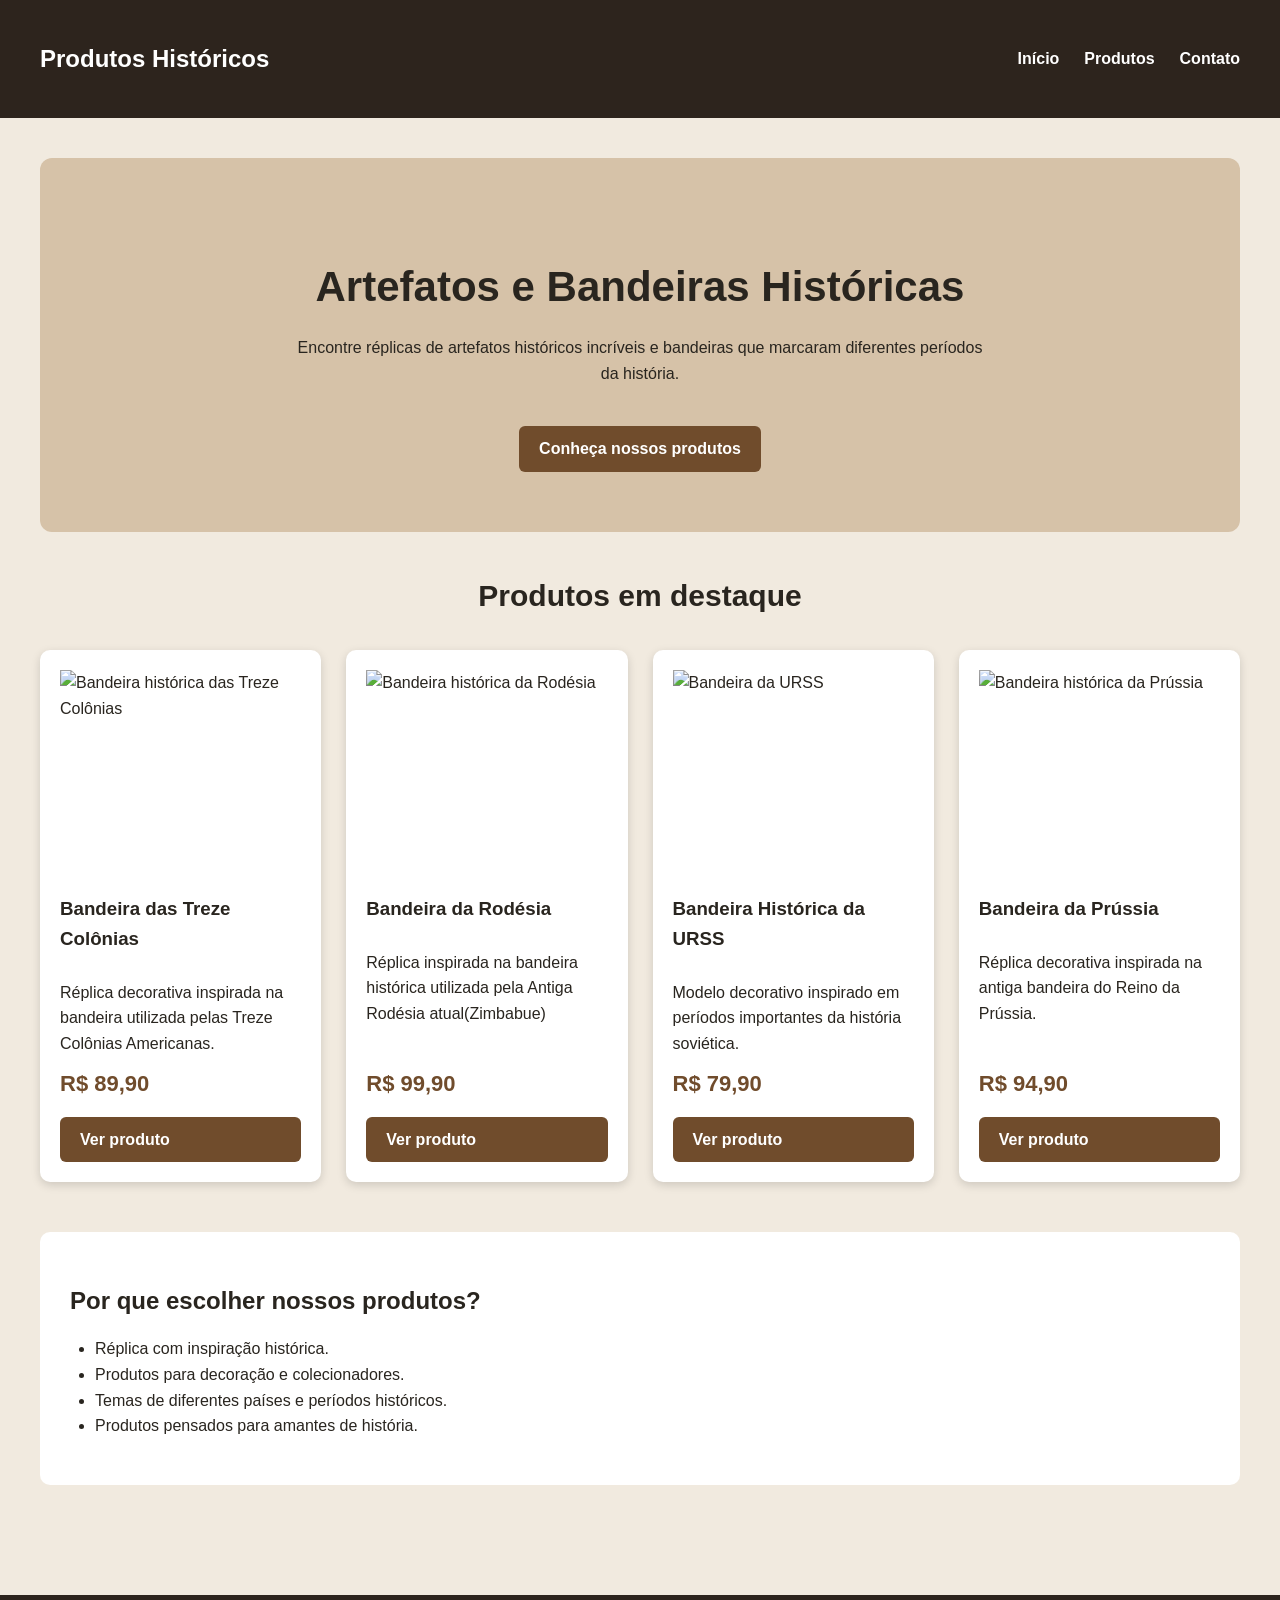
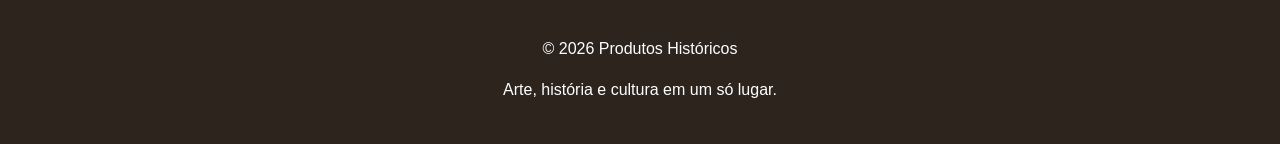
==== pages/index.html @ 8c6204e8 "." ====
<!DOCTYPE html>

<html lang="pt-br">

<head>
    <meta charset="UTF-8">
    <meta name="viewport" content="width=device-width, initial-scale=1.0">

<title>Art Histórica -Início</title>

<link rel="stylesheet" href="../style/style.css">

</head>

<body>

<header>

    <nav class="menu">

        <h2>Produtos Históricos</h2>

        <ul>
            <li><a href="index.html">Início</a></li>
            <li><a href="produto.html">Produtos</a></li>
            <li><a href="contato.html">Contato</a></li>
        </ul>

    </nav>

</header>


<main>

    <section class="apresentacao">

        <h1>Artefatos e Bandeiras Históricas</h1>

        <p>
            Encontre réplicas de artefatos históricos incríveis
            e bandeiras que marcaram diferentes períodos da história.
        </p>

        <a class="botao" href="produto.html">
            Conheça nossos produtos
        </a>

    </section>


    <section class="produtos">

        <h2>Produtos em destaque</h2>

        <div class="grade-produtos">

            <article class="produto">

                <img
                    src="https://m.media-amazon.com/images/I/61n9GA5ps9L._AC_UF894,1000_QL80_.jpg"
                    alt="Bandeira histórica das Treze Colônias">

                <h3>Bandeira das Treze Colônias</h3>

                <p>
                    Réplica decorativa inspirada na bandeira
                    utilizada pelas Treze Colônias Americanas.
                </p>

                <span class="preco">R$ 89,90</span>

                <a class="botao" href="produto.html">
                    Ver produto
                </a>

            </article>


            <article class="produto">

                <img
                    src="https://bandera.bg/products/large/1412/Flag%20of%20Rhodesia.jpg"
                    alt="Bandeira histórica da Rodésia">

                <h3>Bandeira da Rodésia</h3>

                <p>
                    Réplica inspirada na bandeira histórica
                    utilizada pela Antiga Rodésia atual(Zimbabue)
                </p>

                <span class="preco">R$ 99,90</span>

                <a class="botao" href="produto.html">
                    Ver produto
                </a>

            </article>


            <article class="produto">

                <img
                    src="https://m.media-amazon.com/images/I/71Aq3yKN9lL._AC_UF894,1000_QL80_.jpg"
                    alt="Bandeira da URSS">

                <h3>Bandeira Histórica da URSS</h3>

                <p>
                    Modelo decorativo inspirado em períodos
                    importantes da história soviética.
                </p>

                <span class="preco">R$ 79,90</span>

                <a class="botao" href="produto.html">
                    Ver produto
                </a>

            </article>


            <article class="produto">

                <img
                    src="https://http2.mlstatic.com/D_NQ_NP_683378-MLB46388789034_062021-O-bandeira-reino-da-prussia-15-x-90-cm-kaiser-imperio-alemao.webp"
                    alt="Bandeira histórica da Prússia">

                <h3>Bandeira da Prússia</h3>

                <p>
                    Réplica decorativa inspirada na antiga
                    bandeira do Reino da Prússia.
                </p>

                <span class="preco">R$ 94,90</span>

                <a class="botao" href="produto.html">
                    Ver produto
                </a>

            </article>

        </div>

    </section>


    <section class="sobre">

        <h2>Por que escolher nossos produtos?</h2>

        <ul>
            <li>Réplica com inspiração histórica.</li>
            <li>Produtos para decoração e colecionadores.</li>
            <li>Temas de diferentes países e períodos históricos.</li>
            <li>Produtos pensados para amantes de história.</li>
        </ul>

    </section>

</main>


<footer>

    <p>© 2026 Produtos Históricos</p>

    <p>
        Arte, história e cultura em um só lugar.
    </p>

</footer>

</body>

</html>
---- style/style.css ----
body {
font-family: Arial, sans-serif;
background-color: #f1eadf;
color: #29251f;
line-height: 1.6;
box-sizing: border-box;
margin: 0;
padding: 0;
}

header {
background-color: #2d241d;
color: white;
}

.menu {
max-width: 1200px;
margin: auto;
padding: 20px;

display: flex;
align-items: center;
justify-content: space-between;

}

.menu h2 {
font-size: 24px;
}

.menu ul {
list-style: none;

display: flex;
gap: 25px;

}

.menu a {
color: white;
text-decoration: none;
font-weight: bold;
}

.menu a:hover {
text-decoration: underline;
}

main {
max-width: 1200px;
margin: auto;
padding: 40px 20px;
}

.apresentacao {
text-align: center;
padding: 60px 20px;
margin-bottom: 40px;
background-color: #d6c2a8;
border-radius: 12px;
}

.apresentacao h1 {
font-size: 42px;
margin-bottom: 15px;
}

.apresentacao p {
max-width: 700px;
margin: 0 auto 25px;
}

.botao {
display: inline-block;
margin-top: 15px;
padding: 10px 20px;
background-color: #704c2c;
color: white;

text-decoration: none;
border-radius: 6px;
font-weight: bold;

}

.botao:hover {
background-color: #4e341f;
}

.produtos {
margin-bottom: 50px;
}

.produtos h2 {
text-align: center;
margin-bottom: 30px;
font-size: 30px;
}

.grade-produtos {
display: grid;
grid-template-columns: repeat(4, 1fr);
gap: 25px;

}

.produto {
background-color: white;
padding: 20px;
border-radius: 10px;

box-shadow: 0 3px 10px rgba(0, 0, 0, 0.15);
display: flex;
flex-direction: column;


}

.produto img {
width: 100%;
height: 190px;
object-fit: contain;
margin-bottom: 15px;

}

.produto h3 {
margin-bottom: 10px;
}

.produto p {
margin-bottom: 10px;
}

.preco {
display: block;
font-size: 22px;
font-weight: bold;
color: #704c2c;
margin-top: auto;

}

.sobre {
background-color: #ffffff;
padding: 30px;
border-radius: 10px;
margin-bottom: 30px;

}

.sobre h2 {
margin-bottom: 15px;
}

.sobre ul {
padding-left: 25px;
}

.detalhes h1 {
text-align: center;
margin-bottom: 40px;
font-size: 36px;
}

.produto-detalhes {
display: grid;
grid-template-columns: 1fr 1fr;
gap: 50px;
background-color: white;
padding: 30px;
border-radius: 10px;

}

.produto-detalhes img {
width: 100%;
height: 400px;
object-fit: contain;

}

.informacoes h2,
.informacoes h3 {
margin-bottom: 15px;
}

.informacoes p {
margin-bottom: 15px;
}

.informacoes ul {
padding-left: 25px;
margin-bottom: 20px;
}

.historia,
.outros-produtos {
background-color: white;
padding: 30px;
margin-top: 30px;
border-radius: 10px;

}

.historia h2,
.outros-produtos h2 {
margin-bottom: 15px;
}

.outros-produtos ul {
padding-left: 25px;
}

.contato {
max-width: 700px;
margin: 0 auto;
background-color: white;
padding: 35px;
border-radius: 10px;

}

.contato h1 {
text-align: center;
margin-bottom: 10px;
}

.contato > p {
text-align: center;
margin-bottom: 30px;
}

.campo {
display: flex;
flex-direction: column;
margin-bottom: 20px;

}

.campo label {
margin-bottom: 6px;
font-weight: bold;
}

.campo input,
.campo textarea {
font-family: Arial, sans-serif;
padding: 12px;
border: 1px solid #aaa;
border-radius: 6px;
font-size: 16px;

}

.campo input:focus,
.campo textarea:focus {
outline: 2px solid #704c2c;
}

button {
width: 100%;
padding: 13px;
border: none;
border-radius: 6px;
background-color: #704c2c;
color: white;
font-size: 17px;
font-weight: bold;
cursor: pointer;

}

button:hover {
background-color: #4e341f;
}

.informacoes-contato {
background-color: white;
padding: 30px;
margin-top: 30px;
border-radius: 10px;

}

.informacoes-contato ul {
padding-left: 25px;
}

footer {
background-color: #2d241d;
color: white;
text-align: center;
padding: 25px;
margin-top: 40px;

}

@media (max-width: 900px) {
.grade-produtos {
    grid-template-columns: repeat(2, 1fr);
}

.produto-detalhes {
    grid-template-columns: 1fr;
}

}

@media (max-width: 600px) {

.menu {
    flex-direction: column;
    gap: 15px;
}

.menu ul {
    flex-direction: column;
    text-align: center;
    gap: 10px;
}

.apresentacao h1 {
    font-size: 30px;
}

.grade-produtos {
    grid-template-columns: 1fr;
}

}
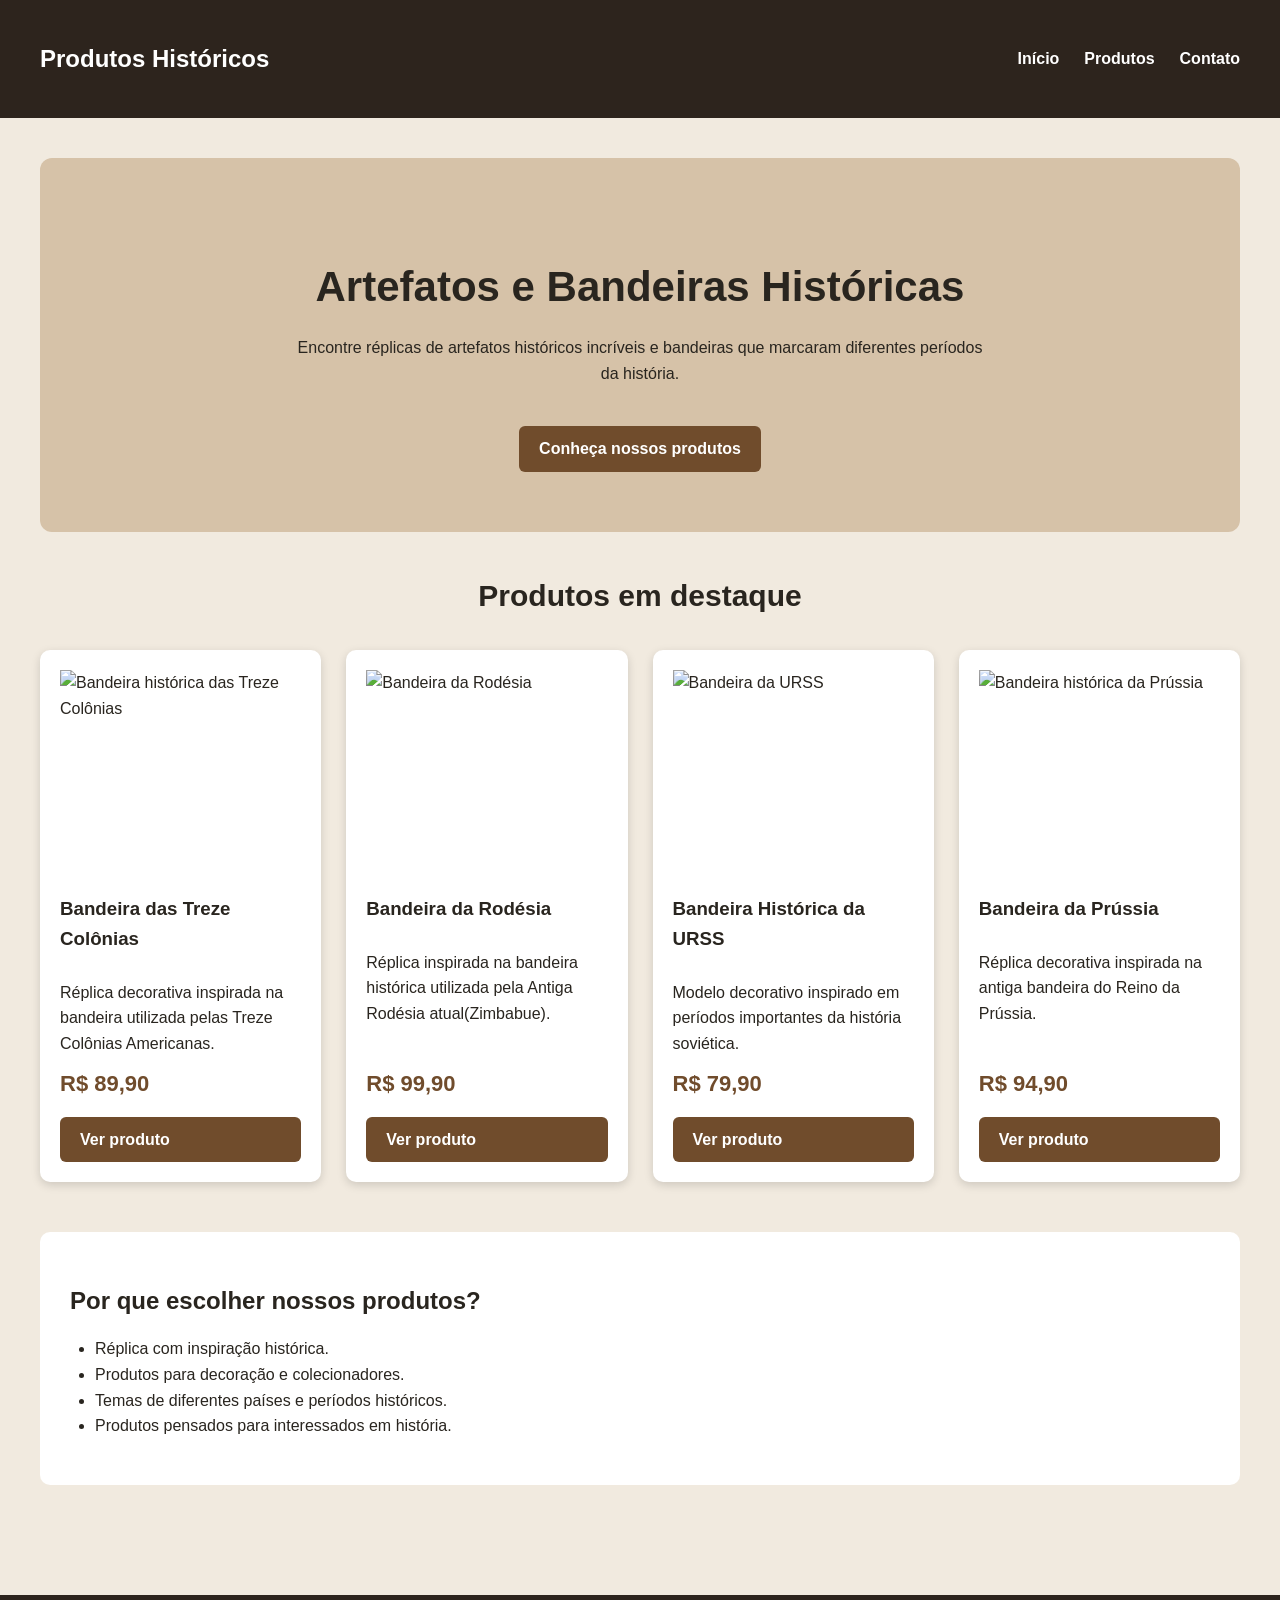
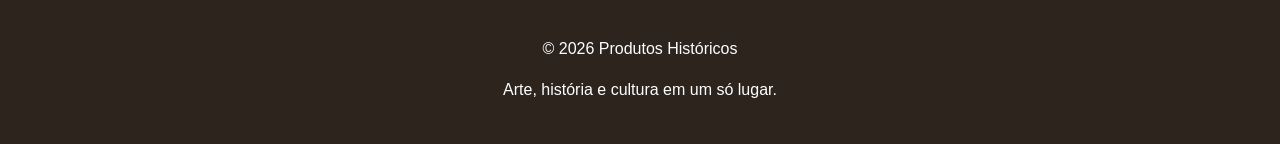
==== commit 443ef9b5: "." ====
--- a/pages/index.html
+++ b/pages/index.html
@@ -6,7 +6,7 @@
     <meta charset="UTF-8">
     <meta name="viewport" content="width=device-width, initial-scale=1.0">
 
-<title>Art Histórica -Início</title>
+<title>Art Histórica - Início</title>
 
 <link rel="stylesheet" href="../style/style.css">
 
@@ -58,7 +58,7 @@
             <article class="produto">
 
                 <img
-                    src="https://m.media-amazon.com/images/I/61n9GA5ps9L._AC_UF894,1000_QL80_.jpg"
+                    src="https://media.istockphoto.com/id/606718052/pt/foto/13-star-flag-for-the-original-colonies-of-america.jpg?s=612x612&w=0&k=20&c=sn6YGAof99PZ5sL80SCuJ79ZBasBRsS9JMOW6XWiurA="
                     alt="Bandeira histórica das Treze Colônias">
 
                 <h3>Bandeira das Treze Colônias</h3>
@@ -80,14 +80,14 @@
             <article class="produto">
 
                 <img
-                    src="https://bandera.bg/products/large/1412/Flag%20of%20Rhodesia.jpg"
-                    alt="Bandeira histórica da Rodésia">
+                    src="https://i.ebayimg.com/images/g/qQoAAOSwuytoB5kc/s-l1200.jpg"
+                    alt="Bandeira da Rodésia">
 
                 <h3>Bandeira da Rodésia</h3>
 
                 <p>
                     Réplica inspirada na bandeira histórica
-                    utilizada pela Antiga Rodésia atual(Zimbabue)
+                    utilizada pela Antiga Rodésia atual(Zimbabue).
                 </p>
 
                 <span class="preco">R$ 99,90</span>
@@ -155,7 +155,7 @@
             <li>Réplica com inspiração histórica.</li>
             <li>Produtos para decoração e colecionadores.</li>
             <li>Temas de diferentes países e períodos históricos.</li>
-            <li>Produtos pensados para amantes de história.</li>
+            <li>Produtos pensados para interessados em história.</li>
         </ul>
 
     </section>
--- a/style/style.css
+++ b/style/style.css
@@ -30,7 +30,6 @@
 
 .menu ul {
 list-style: none;
-
 display: flex;
 gap: 25px;
 
@@ -112,8 +111,6 @@
 box-shadow: 0 3px 10px rgba(0, 0, 0, 0.15);
 display: flex;
 flex-direction: column;
-
-
 }
 
 .produto img {
@@ -121,7 +118,6 @@
 height: 190px;
 object-fit: contain;
 margin-bottom: 15px;
-
 }
 
 .produto h3 {
@@ -138,7 +134,6 @@
 font-weight: bold;
 color: #704c2c;
 margin-top: auto;
-
 }
 
 .sobre {
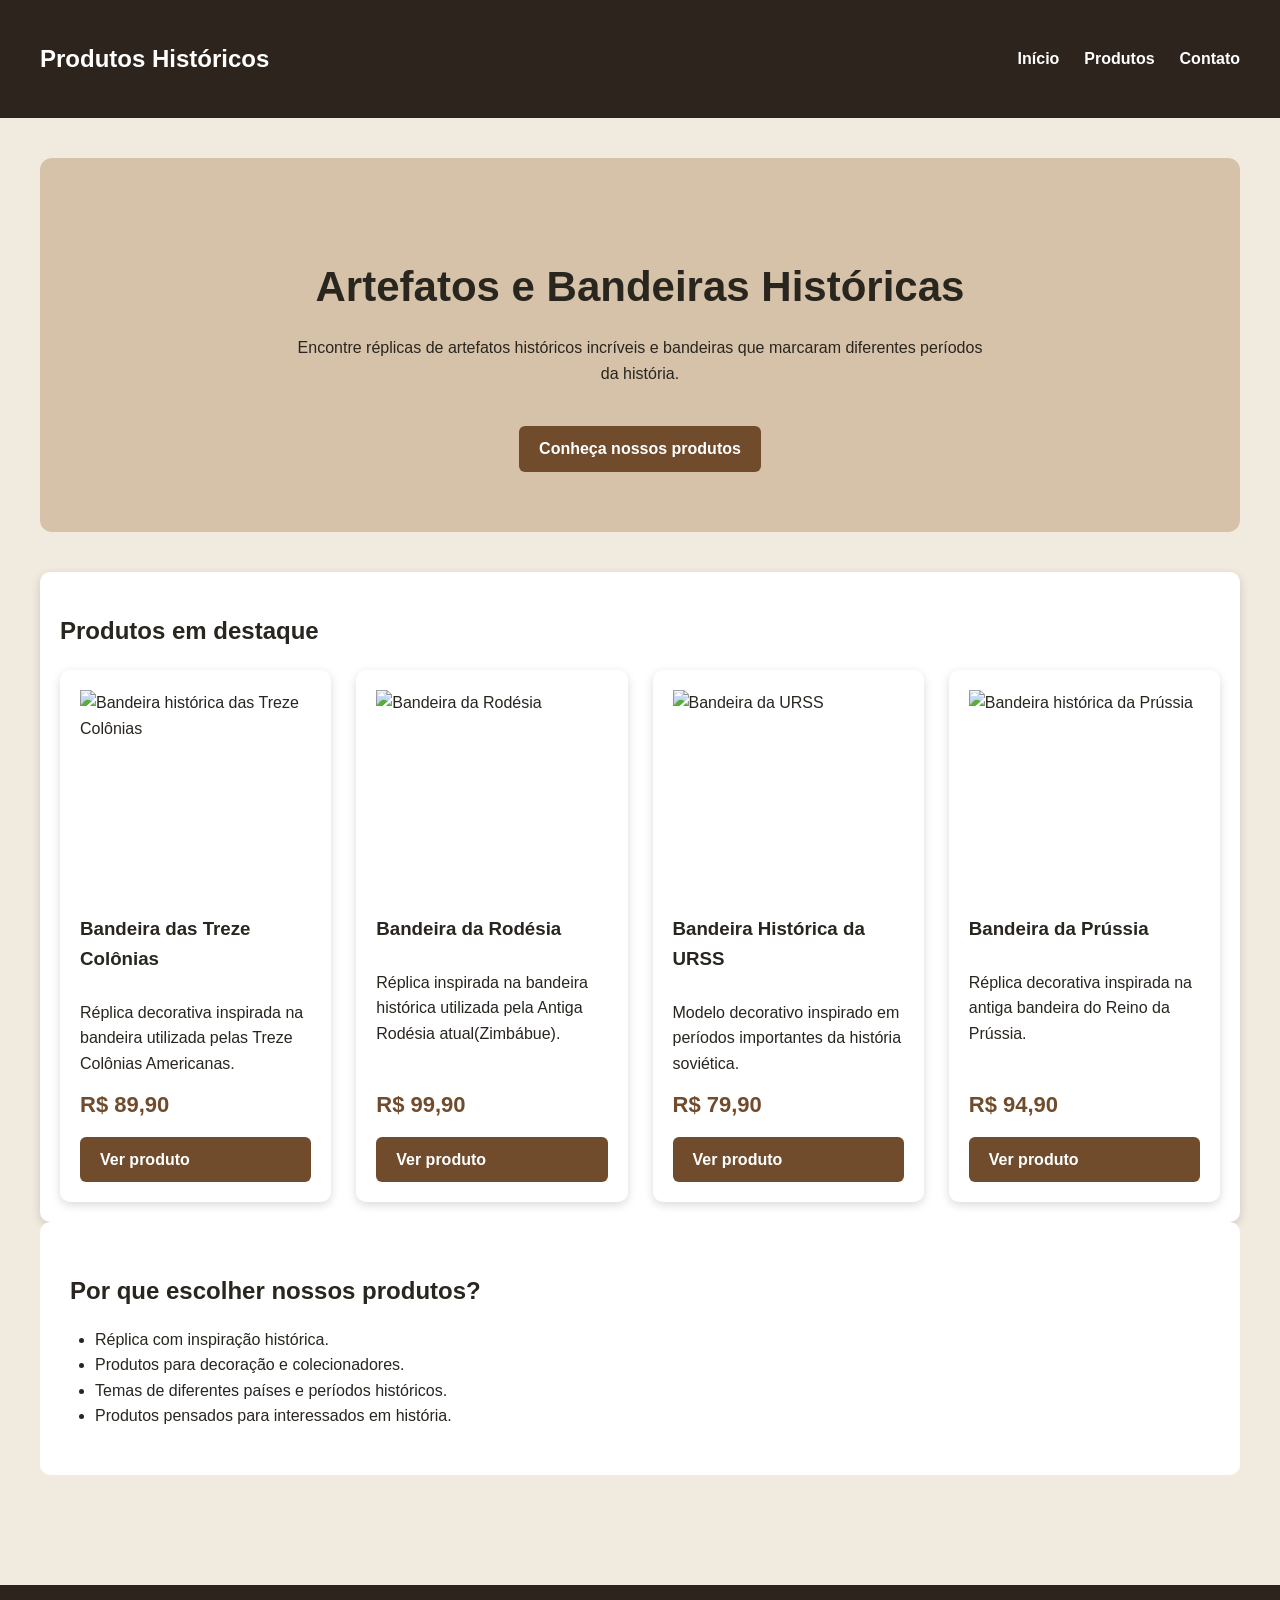
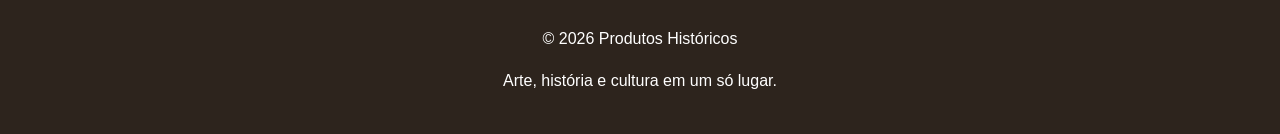
==== commit 84bc0662: "." ====
--- a/pages/index.html
+++ b/pages/index.html
@@ -49,7 +49,7 @@
     </section>
 
 
-    <section class="produtos">
+    <section class="produto">
 
         <h2>Produtos em destaque</h2>
 
@@ -70,7 +70,7 @@
 
                 <span class="preco">R$ 89,90</span>
 
-                <a class="botao" href="produto.html">
+                <a class="botao" href="produto-treze-colonias.html">
                     Ver produto
                 </a>
 
@@ -87,12 +87,12 @@
 
                 <p>
                     Réplica inspirada na bandeira histórica
-                    utilizada pela Antiga Rodésia atual(Zimbabue).
+                    utilizada pela Antiga Rodésia atual(Zimbábue).
                 </p>
 
                 <span class="preco">R$ 99,90</span>
 
-                <a class="botao" href="produto.html">
+                <a class="botao" href="produto-rodesia.html">
                     Ver produto
                 </a>
 
@@ -114,7 +114,7 @@
 
                 <span class="preco">R$ 79,90</span>
 
-                <a class="botao" href="produto.html">
+                <a class="botao" href="produto-urss.html">
                     Ver produto
                 </a>
 
@@ -136,7 +136,7 @@
 
                 <span class="preco">R$ 94,90</span>
 
-                <a class="botao" href="produto.html">
+                <a class="botao" href="produto-prussia.html">
                     Ver produto
                 </a>
 
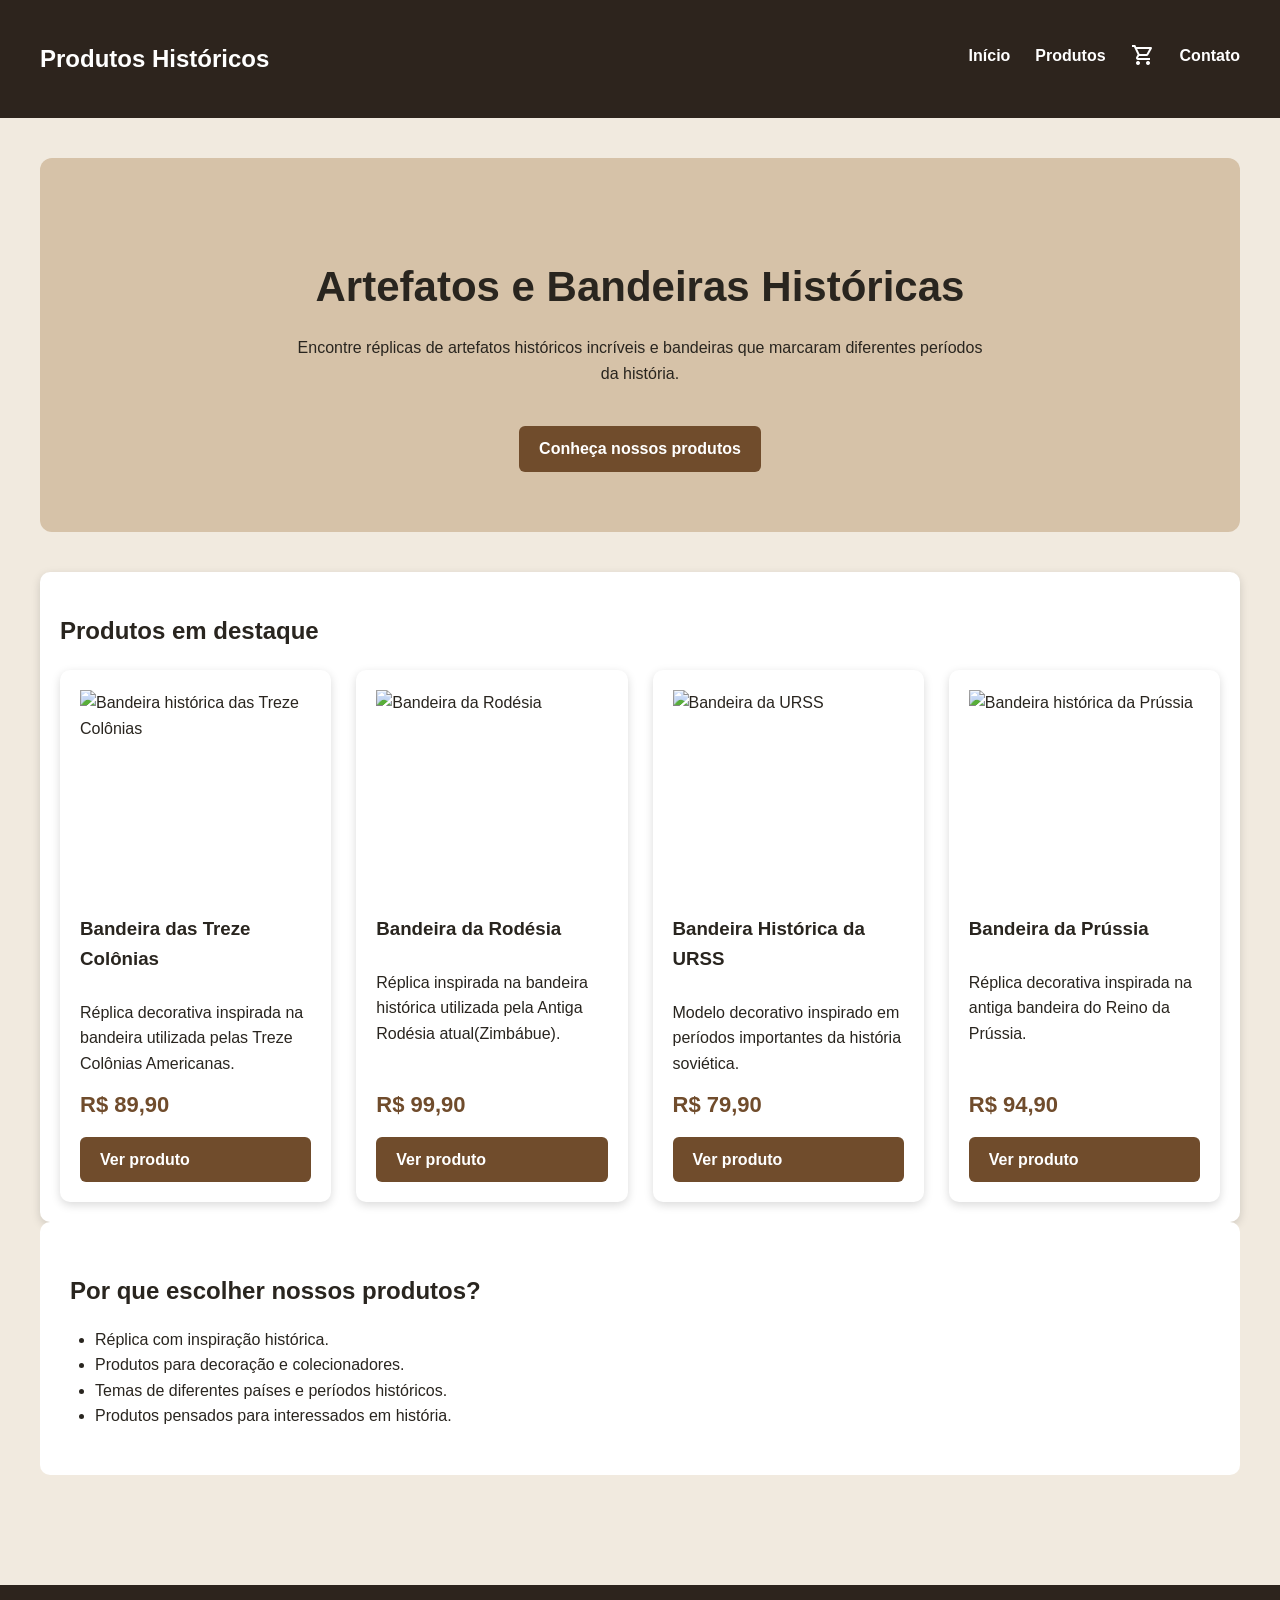
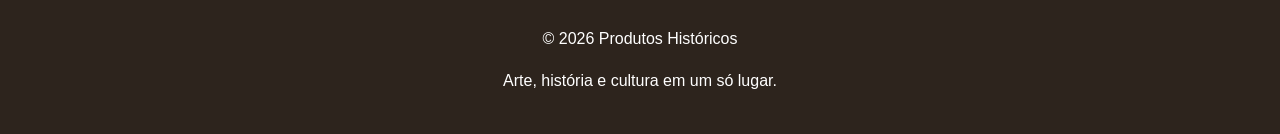
==== commit 80ad69d9: "." ====
--- a/pages/index.html
+++ b/pages/index.html
@@ -9,6 +9,7 @@
 <title>Art Histórica - Início</title>
 
 <link rel="stylesheet" href="../style/style.css">
+<link rel="stylesheet" href="https://fonts.googleapis.com/css2?family=Material+Symbols+Outlined">
 
 </head>
 
@@ -21,9 +22,26 @@
         <h2>Produtos Históricos</h2>
 
         <ul>
-            <li><a href="index.html">Início</a></li>
-            <li><a href="produto.html">Produtos</a></li>
-            <li><a href="contato.html">Contato</a></li>
+            <li>
+                <a href="index.html">Início</a>
+            </li>
+
+            <li>
+                <a href="produto.html">Produtos</a>
+            </li>
+
+            <li>
+                <a href="carrinho.html" class="carrinho">
+                    <span class="material-symbols-outlined">
+                shopping_cart
+                    </span>
+                </a>
+            </li>
+
+            <li>
+                <a href="contato.html">Contato</a>
+            </li>
+            
         </ul>
 
     </nav>
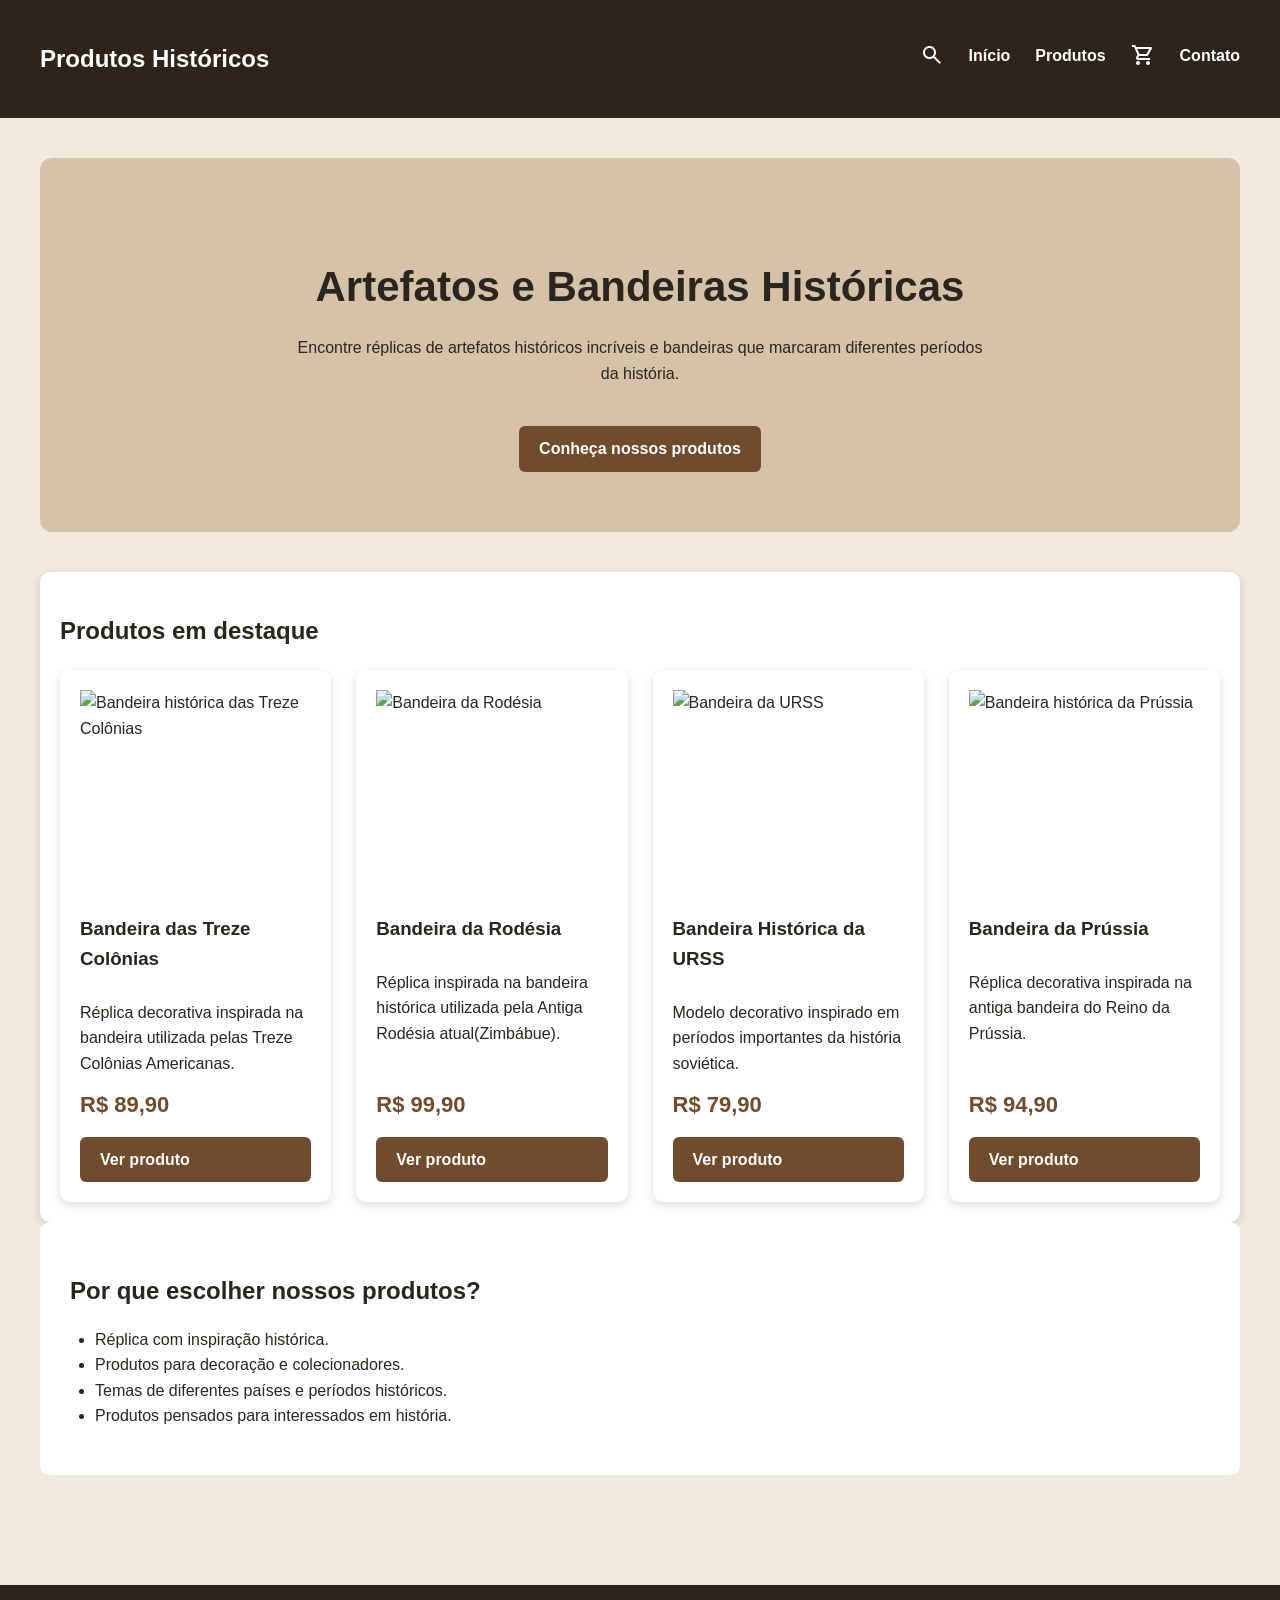
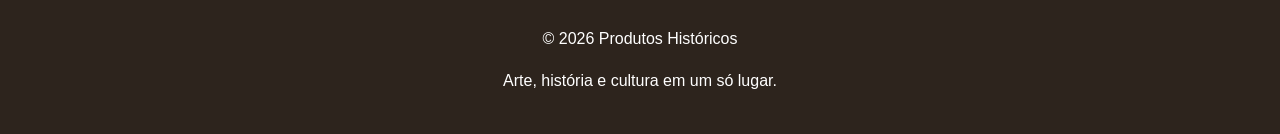
==== commit f9373b47: "." ====
--- a/pages/index.html
+++ b/pages/index.html
@@ -22,6 +22,14 @@
         <h2>Produtos Históricos</h2>
 
         <ul>
+            <li>
+                <a href="pesquisa.html" class="pesquisa">
+                    <span class="material-symbols-outlined">
+                        search
+                    </span>
+                </a>
+            </li>
+
             <li>
                 <a href="index.html">Início</a>
             </li>
@@ -41,7 +49,7 @@
             <li>
                 <a href="contato.html">Contato</a>
             </li>
-            
+
         </ul>
 
     </nav>
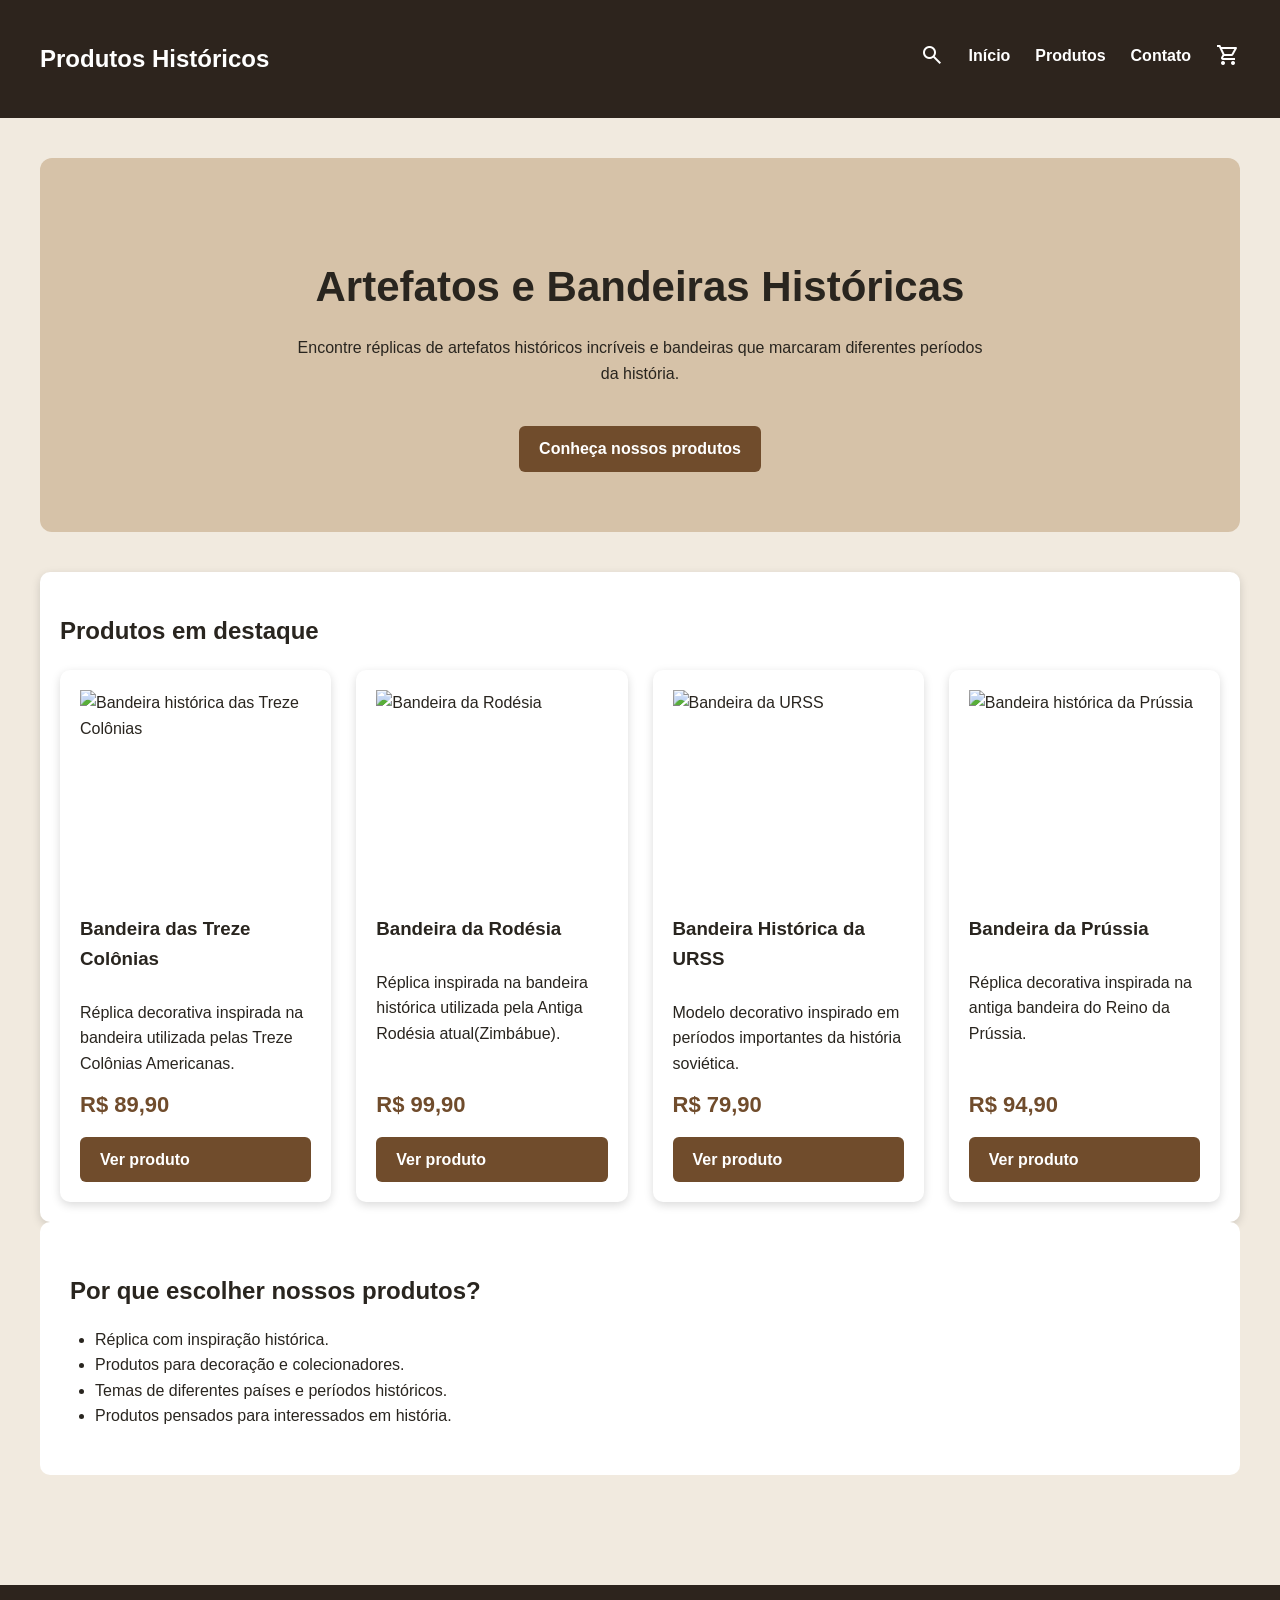
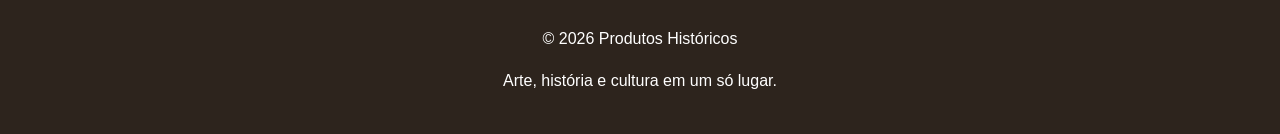
==== commit 5e664ee4: "." ====
--- a/pages/index.html
+++ b/pages/index.html
@@ -39,15 +39,15 @@
             </li>
 
             <li>
+                <a href="contato.html">Contato</a>
+            </li>
+
+            <li>
                 <a href="carrinho.html" class="carrinho">
                     <span class="material-symbols-outlined">
                 shopping_cart
                     </span>
                 </a>
-            </li>
-
-            <li>
-                <a href="contato.html">Contato</a>
             </li>
 
         </ul>
